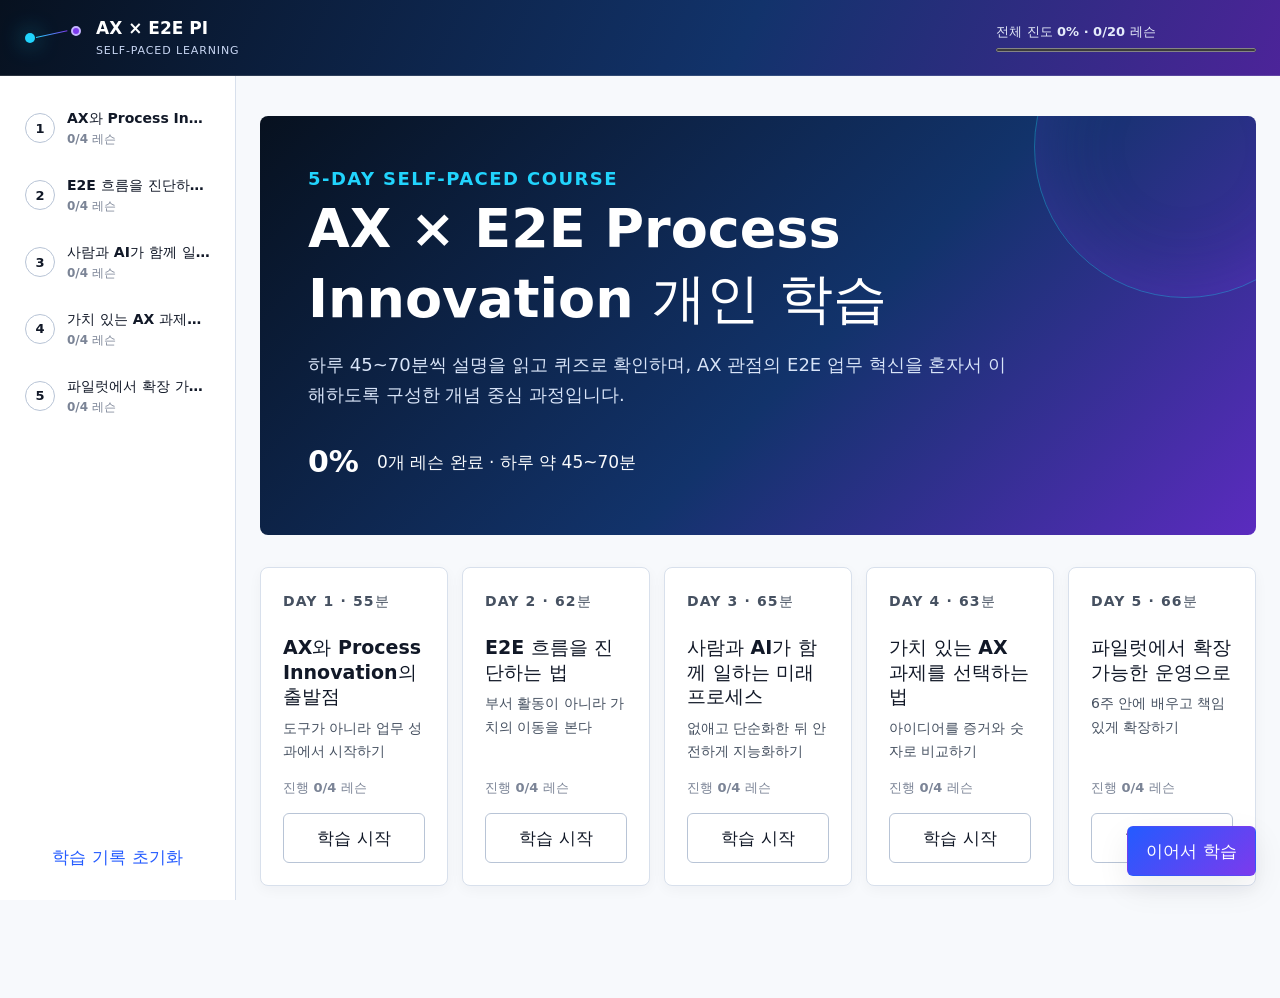
==== study/index.html @ 8a76568a "feat: build self-paced AX learning experience" ====
<!doctype html>
<html lang="ko">
<head>
  <meta charset="utf-8">
  <meta name="viewport" content="width=device-width, initial-scale=1">
  <meta name="description" content="AX 도입과 E2E Process Innovation을 5일 동안 혼자 학습하는 과정">
  <title>AX × E2E PI 개인 학습</title>
  <link rel="stylesheet" href="./styles.css">
</head>
<body>
  <a class="skip-link" href="#learning-view">본문으로 건너뛰기</a>

  <header class="course-header">
    <a class="course-brand" href="#/home" aria-label="AX 개인 학습 홈">
      <span class="identity-mark" aria-hidden="true">
        <span class="origin-dot"></span>
        <span class="signal-line"></span>
        <span class="signal-node"></span>
      </span>
      <span><strong>AX × E2E PI</strong><small>SELF-PACED LEARNING</small></span>
    </a>
    <div class="header-progress">
      <label id="course-progress-text" for="course-progress">전체 진도 0%</label>
      <progress id="course-progress" max="100" value="0" aria-label="전체 학습 진도">0%</progress>
    </div>
  </header>

  <div class="app-shell">
    <aside class="course-rail" aria-label="과정 탐색">
      <nav id="day-navigation" aria-label="5일 학습 목차"></nav>
      <button id="reset-progress" class="button button-ghost" type="button">학습 기록 초기화</button>
    </aside>

    <main id="learning-view" tabindex="-1">
      <section id="study-home" aria-labelledby="home-title"></section>
      <article id="lesson-content" class="reading-column" aria-live="polite" hidden></article>
      <section id="quiz-panel" class="reading-column" aria-live="polite" hidden></section>
    </main>
  </div>

  <button id="continue-button" class="button button-primary floating-continue" type="button">이어서 학습</button>

  <dialog id="reset-dialog" aria-labelledby="reset-dialog-title" aria-describedby="reset-dialog-description">
    <form method="dialog">
      <h2 id="reset-dialog-title">학습 기록을 초기화할까요?</h2>
      <p id="reset-dialog-description">완료한 레슨과 퀴즈 점수가 이 브라우저에서 모두 삭제됩니다.</p>
      <div class="dialog-actions">
        <button class="button button-secondary" type="submit" value="cancel">취소</button>
        <button class="button button-danger" type="submit" value="confirm">초기화</button>
      </div>
    </form>
  </dialog>

  <noscript>이 학습 앱을 사용하려면 브라우저에서 JavaScript를 활성화해 주세요.</noscript>
  <script type="module" src="./app.js"></script>
</body>
</html>
---- study/styles.css ----
:root {
  color-scheme: light;
  --canvas: #F7F9FC;
  --raised: #FFFFFF;
  --ink: #111827;
  --body: #465161;
  --muted: #7B8496;
  --hairline: #D8E0EC;
  --hairline-strong: #B8C4D6;
  --blue: #245BFF;
  --violet: #7C3AED;
  --cyan: #21D4FD;
  --success: #008A72;
  --danger: #C62828;
  --deep: #07111F;
  --shadow: 0 12px 32px rgba(17, 24, 39, 0.08);
  font-family: SamsungOne, Pretendard, Inter, system-ui, -apple-system, "Segoe UI", sans-serif;
  font-synthesis: none;
}

* { box-sizing: border-box; }

html { scroll-behavior: smooth; }

body {
  margin: 0;
  min-width: 320px;
  min-height: 100vh;
  background: var(--canvas);
  color: var(--body);
  font-size: 17px;
  line-height: 1.65;
}

button, input { font: inherit; }
button, a { -webkit-tap-highlight-color: transparent; }
a { color: inherit; }

.skip-link {
  position: fixed;
  z-index: 100;
  top: 8px;
  left: 8px;
  padding: 10px 14px;
  background: var(--raised);
  color: var(--ink);
  border: 2px solid var(--blue);
  border-radius: 6px;
  transform: translateY(-160%);
}
.skip-link:focus { transform: translateY(0); }

:focus-visible {
  outline: 3px solid var(--cyan);
  outline-offset: 3px;
}

.course-header {
  position: sticky;
  z-index: 20;
  top: 0;
  display: flex;
  align-items: center;
  justify-content: space-between;
  min-height: 76px;
  padding: 12px 24px;
  color: #F8FAFC;
  background: linear-gradient(115deg, var(--deep) 0%, #12336B 58%, #4C2499 100%);
  border-bottom: 1px solid rgba(255, 255, 255, 0.14);
}

.course-brand {
  display: flex;
  align-items: center;
  gap: 14px;
  min-height: 44px;
  text-decoration: none;
}
.course-brand strong { display: block; color: #FFFFFF; font-size: 17px; }
.course-brand small { display: block; color: #C8D6F3; font-size: 11px; letter-spacing: 0.08em; }

.identity-mark {
  position: relative;
  display: block;
  width: 58px;
  height: 30px;
}
.origin-dot, .signal-node {
  position: absolute;
  top: 10px;
  width: 10px;
  height: 10px;
  border-radius: 50%;
}
.origin-dot {
  left: 1px;
  background: #21D4FD;
  box-shadow: 0 0 22px rgba(33, 212, 253, 0.8);
}
.signal-line {
  position: absolute;
  top: 14px;
  left: 12px;
  width: 32px;
  height: 1px;
  background: linear-gradient(90deg, #21D4FD, #7C3AED);
  transform: rotate(-12deg);
  transform-origin: left center;
}
.signal-node { right: 1px; top: 3px; background: #7C3AED; border: 2px solid #C4B5FD; }

.header-progress { display: grid; gap: 4px; width: min(260px, 32vw); }
.header-progress label { color: #E5ECFA; font-size: 13px; font-weight: 700; }
progress { width: 100%; height: 8px; accent-color: var(--cyan); }
progress::-webkit-progress-bar { background: rgba(255, 255, 255, 0.2); border-radius: 0; }
progress::-webkit-progress-value { background: linear-gradient(90deg, var(--cyan), #8B5CF6); }

.app-shell { min-height: calc(100vh - 76px); }
.course-rail {
  background: var(--raised);
  border-right: 1px solid var(--hairline);
}
#day-navigation { display: grid; gap: 6px; }
.day-link {
  display: grid;
  grid-template-columns: 32px minmax(0, 1fr);
  gap: 10px;
  align-items: center;
  min-height: 52px;
  padding: 8px 10px;
  border: 1px solid transparent;
  border-radius: 6px;
  background: transparent;
  color: var(--body);
  text-align: left;
  cursor: pointer;
}
.day-link:hover { background: #F1F5FF; }
.day-link[aria-current="page"] { color: var(--blue); background: #F1F5FF; border-color: rgba(36, 91, 255, 0.24); }
.day-number {
  display: grid;
  place-items: center;
  width: 30px;
  height: 30px;
  border: 1px solid var(--hairline-strong);
  border-radius: 50%;
  color: var(--ink);
  font-size: 13px;
  font-weight: 800;
}
.day-link[aria-current="page"] .day-number { color: #FFFFFF; background: var(--blue); border-color: var(--blue); }
.day-label { overflow: hidden; }
.day-label strong, .day-label small { display: block; overflow: hidden; text-overflow: ellipsis; white-space: nowrap; }
.day-label strong { color: var(--ink); font-size: 14px; }
.day-label small { color: var(--muted); font-size: 12px; }
.day-status { font-weight: 700; }
.day-status.complete { color: var(--success); }

#learning-view { min-width: 0; padding: 40px 24px 112px; }
.reading-column { max-width: 760px; margin: 0 auto; }
[hidden] { display: none !important; }

.home-hero {
  position: relative;
  overflow: hidden;
  max-width: 1040px;
  margin: 0 auto 32px;
  padding: 48px;
  color: #F8FAFC;
  background: linear-gradient(135deg, #07111F 0%, #12336B 56%, #5B2BBF 100%);
  border-radius: 8px;
}
.home-hero::after {
  content: "";
  position: absolute;
  top: -120px;
  right: -80px;
  width: 300px;
  height: 300px;
  border: 1px solid rgba(33, 212, 253, 0.35);
  border-radius: 50%;
  box-shadow: inset 0 0 80px rgba(124, 58, 237, 0.25);
}
.home-hero > * { position: relative; z-index: 1; }
.eyebrow { margin: 0 0 10px; color: var(--blue); font-size: 13px; font-weight: 800; letter-spacing: 0.08em; text-transform: uppercase; }
.home-hero .eyebrow { color: var(--cyan); }
h1, h2, h3, h4 { color: var(--ink); line-height: 1.3; }
.home-hero h1 { max-width: 720px; margin: 0 0 16px; color: #FFFFFF; font-size: clamp(34px, 5vw, 54px); }
.home-hero p { max-width: 700px; margin: 0; color: #D8E4F8; font-size: 18px; }
.hero-progress { display: flex; align-items: center; gap: 18px; margin-top: 28px; }
.hero-progress strong { color: #FFFFFF; font-size: 30px; }

.day-card-grid { display: grid; grid-template-columns: repeat(5, minmax(0, 1fr)); gap: 14px; max-width: 1040px; margin: 0 auto; }
.day-card {
  display: flex;
  flex-direction: column;
  min-height: 250px;
  padding: 22px;
  background: var(--raised);
  border: 1px solid var(--hairline);
  border-radius: 8px;
  box-shadow: 0 4px 14px rgba(17, 24, 39, 0.04);
}
.day-card h2 { margin: 8px 0; font-size: 19px; }
.day-card p { margin: 0 0 14px; color: var(--body); font-size: 14px; }
.day-card .card-status { margin-top: auto; color: var(--muted); font-size: 13px; font-weight: 700; }
.day-card .button { margin-top: 14px; }

.button {
  display: inline-flex;
  align-items: center;
  justify-content: center;
  min-height: 44px;
  padding: 10px 18px;
  border: 1px solid transparent;
  border-radius: 6px;
  font-weight: 750;
  text-decoration: none;
  cursor: pointer;
}
.button-primary { color: #FFFFFF; background: linear-gradient(135deg, var(--blue), var(--violet)); }
.button-secondary { color: var(--ink); background: var(--raised); border-color: var(--hairline-strong); }
.button-ghost { color: var(--blue); background: transparent; }
.button-danger { color: #FFFFFF; background: var(--danger); }
.button:disabled { cursor: not-allowed; opacity: 0.55; }
.floating-continue { position: fixed; z-index: 15; right: 24px; bottom: 24px; box-shadow: var(--shadow); }

.lesson-header, .quiz-header { padding-bottom: 24px; border-bottom: 1px solid var(--hairline); }
.lesson-header h1, .quiz-header h1 { margin: 6px 0 10px; font-size: clamp(30px, 4vw, 42px); }
.lesson-meta { display: flex; flex-wrap: wrap; gap: 10px 18px; color: var(--muted); font-size: 14px; }
.lesson-intro { margin: 28px 0; color: var(--ink); font-size: 18px; }
.objectives { margin: 24px 0 32px; padding: 22px 24px; background: #F1F5FF; border-left: 4px solid var(--blue); }
.objectives h2 { margin: 0 0 10px; font-size: 18px; }
.objectives ul { margin: 0; padding-left: 22px; }
.content-block { margin: 28px 0; }
.content-block h2 { margin: 0 0 12px; font-size: 25px; }
.content-block p { margin: 0; }
.callout { padding: 22px 24px; background: #F1F5FF; border: 1px solid rgba(36, 91, 255, 0.22); border-radius: 8px; }
.callout h3 { margin: 0 0 6px; font-size: 17px; }
.callout.caution { background: #FFF8E6; border-color: #F5C66A; }
.compare-grid { display: grid; grid-template-columns: 1fr 1fr; gap: 14px; }
.compare-panel { padding: 20px; background: var(--raised); border: 1px solid var(--hairline); border-radius: 8px; }
.compare-panel h3 { margin: 0 0 10px; font-size: 17px; }
.compare-panel ul, .step-list, .check-list { margin: 0; padding-left: 22px; }
.step-list { list-style: decimal; }
.step-list li, .check-list li { margin: 8px 0; }
.check-list { list-style: none; padding: 0; }
.check-list li::before { content: "✓"; margin-right: 10px; color: var(--success); font-weight: 900; }
.table-scroll { overflow-x: auto; border: 1px solid var(--hairline); border-radius: 8px; }
table { width: 100%; border-collapse: collapse; background: var(--raised); font-size: 15px; }
th, td { padding: 12px 14px; border-bottom: 1px solid var(--hairline); text-align: left; vertical-align: top; }
th { color: var(--ink); background: #EEF3FA; font-size: 13px; letter-spacing: 0.04em; }
tr:last-child td { border-bottom: 0; }
.formula { padding: 24px; color: #F8FAFC; background: #0D1B2E; border-radius: 8px; }
.formula code { display: block; margin-bottom: 10px; color: var(--cyan); font-size: 16px; white-space: normal; }
.formula p { color: #D8E4F8; }
.flow-list { display: flex; flex-wrap: wrap; gap: 20px; padding: 0; list-style: none; }
.flow-list li { position: relative; flex: 1 1 120px; min-width: 0; padding: 15px; background: var(--raised); border: 1px solid var(--hairline); border-radius: 6px; color: var(--ink); text-align: center; }
.flow-list li:not(:last-child)::after { content: "→"; position: absolute; top: 50%; right: -17px; color: var(--blue); transform: translateY(-50%); }
.takeaway { margin: 36px 0; padding: 24px; background: linear-gradient(135deg, rgba(33, 212, 253, 0.12), rgba(124, 58, 237, 0.10)); border: 1px solid rgba(124, 58, 237, 0.22); border-radius: 8px; }
.takeaway strong { display: block; margin-bottom: 5px; color: var(--violet); }
.optional-practice { margin: 32px 0; border-top: 1px solid var(--hairline); border-bottom: 1px solid var(--hairline); }
.optional-practice summary { min-height: 44px; padding: 12px 0; color: var(--ink); font-weight: 800; cursor: pointer; }
.optional-practice div { padding: 0 0 18px; }
.lesson-actions { display: flex; justify-content: space-between; gap: 12px; margin-top: 38px; padding-top: 24px; border-top: 1px solid var(--hairline); }

.quiz-form { display: grid; gap: 22px; margin-top: 28px; }
.question-card { margin: 0; padding: 22px; background: var(--raised); border: 1px solid var(--hairline); border-radius: 8px; }
.question-card legend { padding: 0 5px; color: var(--ink); font-weight: 800; }
.choice { display: flex; align-items: flex-start; gap: 10px; min-height: 44px; padding: 9px 8px; border-radius: 6px; cursor: pointer; }
.choice:hover { background: #F1F5FF; }
.choice input { width: 20px; height: 20px; margin: 3px 0 0; accent-color: var(--blue); }
.quiz-message { min-height: 26px; color: var(--danger); font-weight: 750; }
.quiz-result { padding: 22px; background: #F1F5FF; border-left: 4px solid var(--blue); }
.quiz-result h2 { margin: 0; }
.answer-feedback { margin-top: 14px; padding: 16px; border: 1px solid var(--hairline); border-radius: 6px; background: var(--raised); }
.answer-feedback.correct { border-left: 4px solid var(--success); }
.answer-feedback.incorrect { border-left: 4px solid var(--danger); }
.answer-feedback strong, .answer-feedback p { display: block; margin: 0; }
.answer-feedback p { margin-top: 6px; }
.quiz-actions { display: flex; flex-wrap: wrap; gap: 12px; }

dialog { width: min(520px, calc(100% - 32px)); padding: 0; border: 1px solid var(--hairline); border-radius: 8px; box-shadow: var(--shadow); }
dialog::backdrop { background: rgba(7, 17, 31, 0.62); }
dialog form { padding: 28px; }
dialog h2 { margin: 0 0 8px; font-size: 24px; }
dialog p { margin: 0; }
.dialog-actions { display: flex; justify-content: flex-end; gap: 10px; margin-top: 24px; }

@media (min-width: 1024px) {
  .app-shell { display: grid; grid-template-columns: 236px minmax(0, 1fr); }
  .course-rail { position: sticky; top: 76px; align-self: start; height: calc(100vh - 76px); padding: 22px 14px; }
  #reset-progress { position: absolute; bottom: 18px; left: 14px; right: 14px; width: calc(100% - 28px); }
}

@media (max-width: 1023px) {
  .course-rail { position: sticky; z-index: 10; top: 76px; display: grid; grid-template-columns: minmax(0, 1fr) auto; align-items: center; gap: 8px; padding: 10px 16px; border-right: 0; border-bottom: 1px solid var(--hairline); }
  #day-navigation { display: flex; gap: 8px; overflow-x: auto; scrollbar-width: thin; }
  .day-link { flex: 0 0 170px; }
  #reset-progress { padding-inline: 12px; white-space: nowrap; }
  .day-card-grid { grid-template-columns: repeat(2, minmax(0, 1fr)); }
}

@media (max-width: 767px) {
  body { font-size: 16px; }
  .course-header { min-height: 70px; padding: 10px 16px; }
  .course-brand { gap: 8px; }
  .identity-mark { width: 42px; transform: scale(0.78); transform-origin: left center; }
  .course-brand small { display: none; }
  .header-progress { width: 112px; }
  .header-progress label { font-size: 12px; }
  .course-rail { top: 70px; padding: 8px 12px; }
  #reset-progress { width: 44px; overflow: hidden; padding-inline: 9px; color: transparent; }
  #reset-progress::before { content: "↺"; color: var(--blue); font-size: 22px; }
  .day-link { flex-basis: 136px; min-height: 48px; padding: 6px 8px; }
  .day-label strong { font-size: 13px; }
  .day-label small { font-size: 11px; }
  #learning-view { padding: 24px 20px 104px; }
  .home-hero { padding: 32px 24px; }
  .home-hero::after { width: 190px; height: 190px; top: -90px; right: -100px; }
  .home-hero h1 { font-size: 34px; }
  .home-hero p, .lesson-intro { font-size: 17px; }
  .day-card-grid { grid-template-columns: 1fr; }
  .day-card { min-height: auto; }
  .compare-grid { grid-template-columns: 1fr; }
  .flow-list { display: grid; gap: 12px; }
  .flow-list li:not(:last-child)::after { content: "↓"; top: auto; right: 50%; bottom: -24px; transform: translateX(50%); }
  .lesson-actions { flex-direction: column-reverse; }
  .lesson-actions .button { width: 100%; }
  .floating-continue { right: 16px; bottom: 16px; }
}

@media (prefers-reduced-motion: reduce) {
  *, *::before, *::after {
    scroll-behavior: auto !important;
    transition-duration: 0.01ms !important;
    animation-duration: 0.01ms !important;
    animation-iteration-count: 1 !important;
  }
}
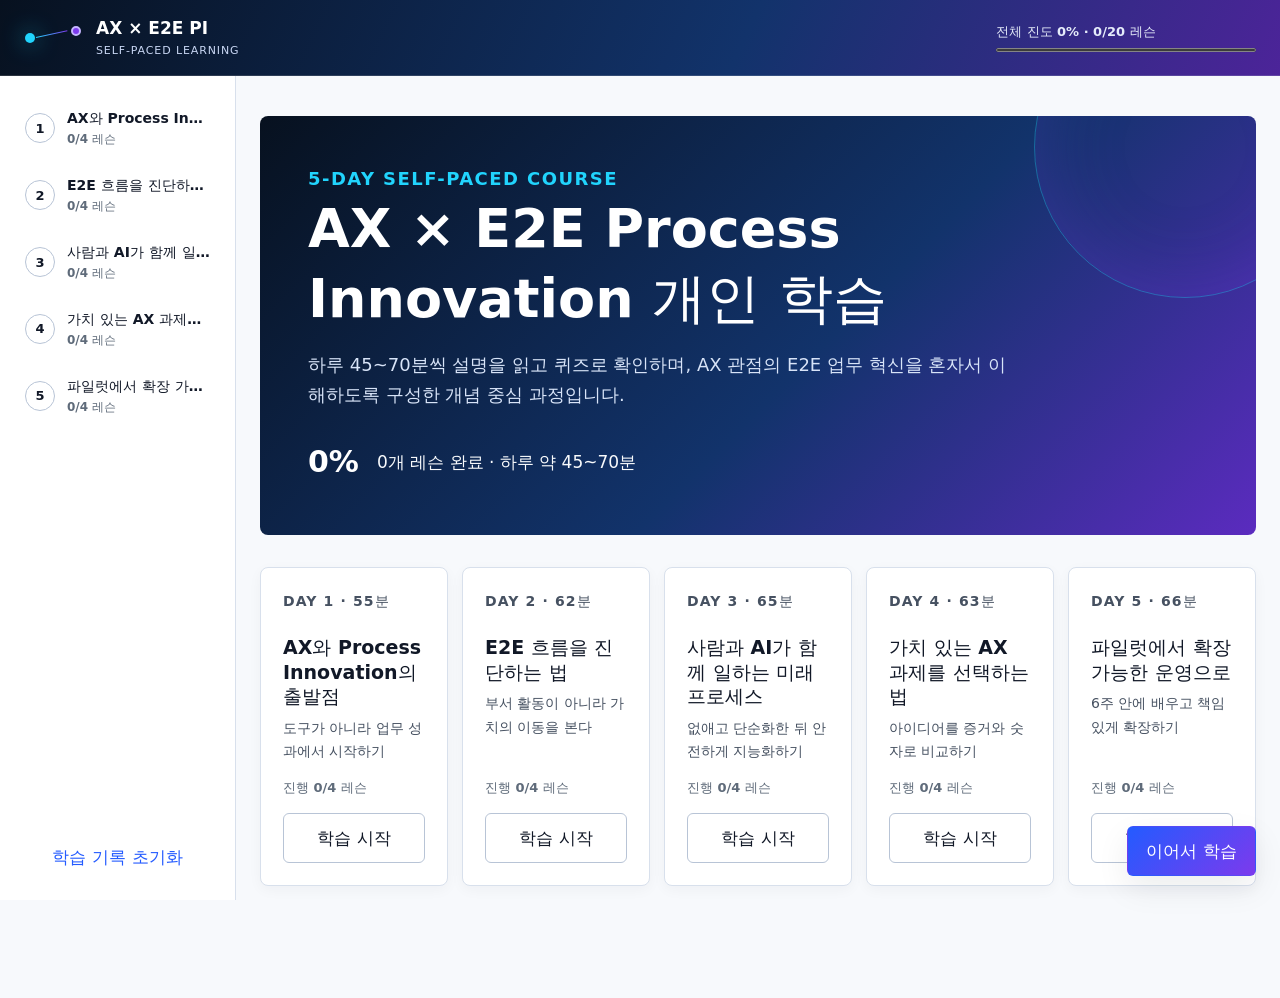
==== commit 3a14bd73: "test: verify self-study browser experience" ====
--- a/study/index.html
+++ b/study/index.html
@@ -5,6 +5,7 @@
   <meta name="viewport" content="width=device-width, initial-scale=1">
   <meta name="description" content="AX 도입과 E2E Process Innovation을 5일 동안 혼자 학습하는 과정">
   <title>AX × E2E PI 개인 학습</title>
+  <link rel="icon" href="../assets/img/favicon.svg" type="image/svg+xml">
   <link rel="stylesheet" href="./styles.css">
 </head>
 <body>
--- a/study/styles.css
+++ b/study/styles.css
@@ -4,13 +4,13 @@
   --raised: #FFFFFF;
   --ink: #111827;
   --body: #465161;
-  --muted: #7B8496;
+  --muted: #5F6B7A;
   --hairline: #D8E0EC;
   --hairline-strong: #B8C4D6;
   --blue: #245BFF;
   --violet: #7C3AED;
   --cyan: #21D4FD;
-  --success: #008A72;
+  --success: #007A63;
   --danger: #C62828;
   --deep: #07111F;
   --shadow: 0 12px 32px rgba(17, 24, 39, 0.08);
@@ -51,7 +51,7 @@
 .skip-link:focus { transform: translateY(0); }
 
 :focus-visible {
-  outline: 3px solid var(--cyan);
+  outline: 3px solid var(--blue);
   outline-offset: 3px;
 }
 
